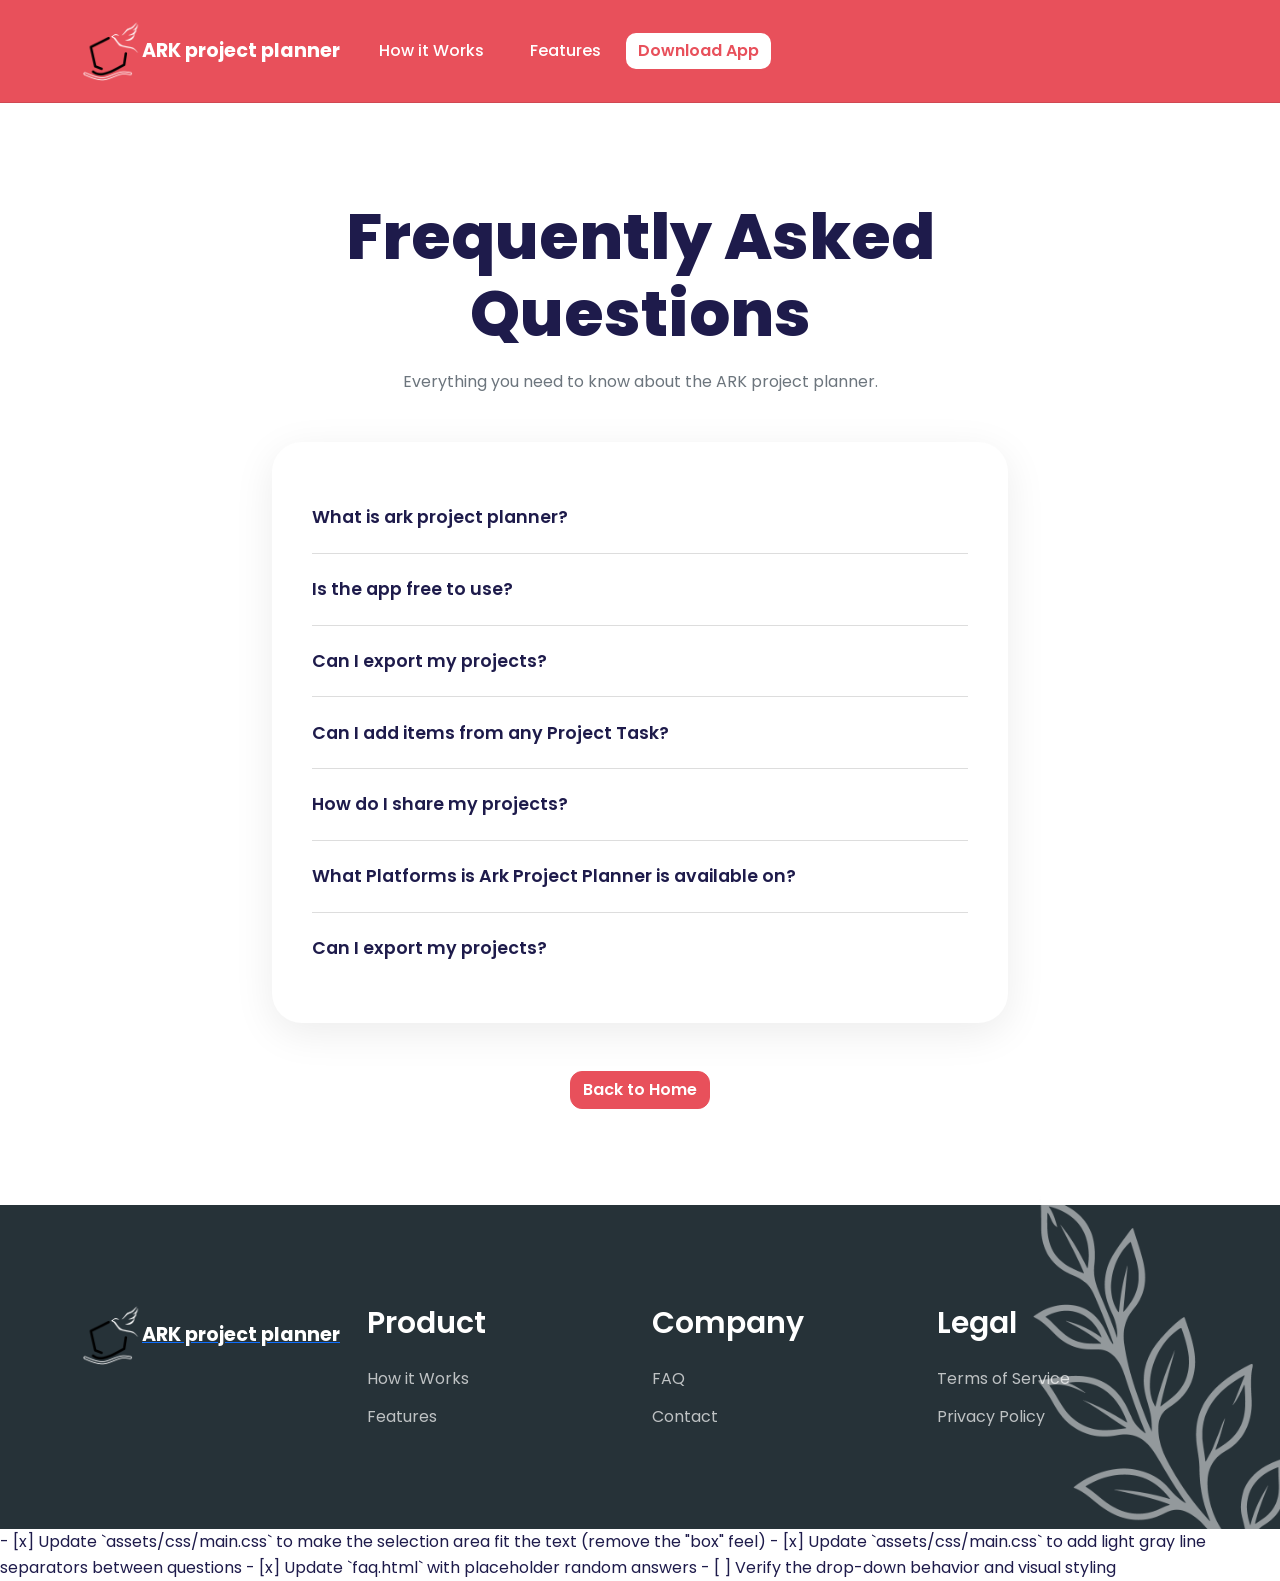
==== faq.html @ e311e7f7 "update_8192026_257" ====
<!DOCTYPE html>
<html lang="en">
<head>
    <meta charset="UTF-8">
    <meta name="viewport" content="width=device-width, initial-scale=1.0">
    <title>FAQ - ARKprojectplanner</title>
    <meta name="description" content="Frequently Asked Questions about the Ark project planner Android app.">
    
    <!-- Google Fonts -->
    <link href="https://fonts.googleapis.com/css2?family=Poppins:wght@300;400;600;700&display=swap" rel="stylesheet">
    
    <!-- Bootstrap 5 CSS -->
    <link rel="stylesheet" href="assets/css/bootstrap-5.0.0-alpha-2.min.css">
    <!-- LineIcons -->
    <link rel="stylesheet" href="assets/css/LineIcons.2.0.css">
    <!-- Custom CSS -->
    <link rel="stylesheet" href="assets/css/main.css">
</head>
<body>

    <!-- Navigation -->
    <nav class="navbar navbar-expand-lg navbar-light sticky-top">
        <div class="container">
            <a class="navbar-brand d-flex align-items-center" href="index.html">
                <img src="assets/img/logo/arklogo.png" alt="ARK Logo" width="60" class="me-2">
                <span class="brand-name">ARK project planner</span>
            </a>
            <button class="navbar-toggler" type="button" data-bs-toggle="collapse" data-bs-target="#navbarNav">
                <span class="toggler-icon"></span>
                <span class="toggler-icon"></span>
                <span class="toggler-icon"></span>
            </button>
            <div class="collapse navbar-collapse" id="navbarNav">
                <ul class="navbar-nav ms-auto align-items-center">
                    <li class="nav-item"><a class="nav-link" href="index.html#how-it-works">How it Works</a></li>
                    <li class="nav-item"><a class="nav-link" href="index.html#features">Features</a></li>
                    <li class="nav-item">
                        <a class="btn btn-primary nav-download-btn ms-lg-3" href="index.html#download">Download App</a>
                    </li>
                </ul>
            </div>
        </div>
    </nav>

    <!-- FAQ Content -->
    <section class="py-5">
        <div class="container py-5">
            <div class="row justify-content-center">
                <div class="col-lg-8">
                    <div class="text-center mb-5">
                        <h1 class="display-3 fw-extra-bold mb-3">Frequently Asked Questions</h1>
                        <p class="text-muted">Everything you need to know about the ARK project planner.</p>
                    </div>

                    <div class="faq-card">
                        <div class="custom-faq-accordion">
                            <details class="faq-item">
                                <summary>What is ark project planner?</summary>
                                <div class="faq-answer">
                                    Ark Project Planner is a project manager app to plan, create and manage project tasks and to provide a visual overview of your progress
                                </div>
                            </details>
                            <details class="faq-item">
                                <summary>Is the app free to use?</summary>
                                <div class="faq-answer">
                                    Yes. The app is free to use with a limit of 3 projects. Optional premium upgrades are available for unlimited projects and additional features.
                                </div>
                            </details>
                            <details class="faq-item">
                                <summary>Can I export my projects?</summary>
                                <div class="faq-answer">
                                    Yes! Select your project, select the Mindmap and then select the Export option
                                </div>
                            </details>
                            <details class="faq-item">
                                <summary>Can I add items from any Project Task?</summary>
                                <div class="faq-answer">
                                    Yes! Ark Project Planner works with any online retailer. You can add items from Amazon, Etsy, local boutiques, or any website.
                                </div>
                            </details>
                            <details class="faq-item">
                                <summary>How do I share my projects?</summary>
                                <div class="faq-answer">
                                    You can share your projects via a direct link, email, text message, or social media. Just tap the share button on your app.
                                </div>
                            </details>
                            <details class="faq-item">
                                <summary>What Platforms is Ark Project Planner is available on?</summary>
                                <div class="faq-answer">
                                    Ark Project Planner is available on Android devices
                                </div>
                            </details>
                            <details class="faq-item">
                                <summary>Can I export my projects?</summary>
                                <div class="faq-answer">
                                    Yes! Select your project, select Mindmap and then select the Export option
                                </div>
                            </details>
                        </div>
                    </div>
                    </div>

                    <div class="mt-5 text-center">
                        <a href="index.html" class="btn btn-primary">Back to Home</a>
                    </div>
                </div>
            </div>
        </div>
    </section>

    <!-- Footer start -->
    <footer id="footer" class="footer pt-100 pb-70">
        <div class="footer-shape">
            <img src="assets/img/footer/arkplanner_footer-right.png" alt="" class="shape shape-2">
        </div>
        <div class="container">
            <div class="row">
                <div class="col-lg-3 col-md-6">
                    <div class="footer-widget">
                        <div class="logo">
                            <a class="d-flex align-items-center" href="index.html">
                                <img src="assets/img/logo/arklogo.png" alt="ARK Logo" width="60" class="me-2">
                                <span class="brand-name" style="color: #fff; font-weight: 700; font-size: 1.2rem;">ARK project planner</span>
                            </a>
                        </div>
                    </div>
                </div>

                <div class="col-lg-3 col-md-6">
                    <div class="footer-widget">
                        <h3>Product</h3>
                        <ul class="links">
                            <li><a href="index.html#how-it-works">How it Works</a></li>
                            <li><a href="index.html#features">Features</a></li>
                        </ul>
                    </div>
                </div>
                <div class="col-lg-3 col-md-6">
                    <div class="footer-widget">
                        <h3>Company</h3>
                        <ul class="links">
                            <li><a href="faq.html">FAQ</a></li>
                                <li><a href="mailto:support@arkprojectplanner.com?subject=ARK%20Project%20Planner%20Inquiry">Contact</a></li>
                        </ul>
                    </div>
                </div>
                <div class="col-lg-3 col-md-6">
                    <div class="footer-widget">
                        <h3>Legal</h3>
                        <ul class="links">
                            <li><a href="terms.html">Terms of Service</a></li>
                            <li><a href="privacy.html">Privacy Policy</a></li>
                        </ul>
                    </div>
                </div>
            </div>
        </div>
    </footer>
    <!-- Footer end -->

    <!-- Scripts -->
    <script src="assets/js/bootstrap.5.0.0.alpha-2-min.js"></script>
    <script src="assets/js/main.js"></script>
</body>
</html>
</write_to_file>
<task_progress>
- [x] Update `assets/css/main.css` to make the selection area fit the text (remove the "box" feel)
- [x] Update `assets/css/main.css` to add light gray line separators between questions
- [x] Update `faq.html` with placeholder random answers
- [ ] Verify the drop-down behavior and visual styling
</task_progress>
---- assets/css/main.css ----
/* ==========================================================================
   SwiftDrop Modern Minimalist Styles
   ========================================================================== */

html {
    scroll-behavior: smooth;
    scroll-padding-top: 80px;
}

:root {
    --primary-color: #E8505B;
    --primary-hover: #D44853;
    --text-dark: #1E1B4B;
    --text-muted: #64748B;
    --bg-light: #F8FAFC;
    --white: #FFFFFF;
    --transition: all 0.3s ease;
    --radius-lg: 24px;
    --radius-md: 12px;
}

body {
    font-family: 'Poppins', sans-serif;
    color: var(--text-dark);
    background-color: var(--white);
    line-height: 1.6;
}

/* --- Navigation --- */
.navbar {
    background-color: #E8505B !important;
    padding: 1rem 0;
    transition: var(--transition);
    border-bottom: 1px solid rgba(0,0,0,0.1);
}

@media (max-width: 991px) {
    .navbar-collapse.show {
        display: block !important;
        visibility: visible !important;
        opacity: 1 !important;
    }
}

.navbar-toggler {
    border: none !important;
    outline: none !important;
    box-shadow: none !important;
    position: relative;
    width: 44px;
    height: 44px;
    display: flex;
    flex-direction: column;
    justify-content: center;
    align-items: center;
    background: transparent !important;
    z-index: 1050;
    cursor: pointer;
}

.toggler-icon {
    width: 24px;
    height: 2px;
    background-color: #FFFFFF;
    display: block;
    position: absolute;
    transition: all 0.3s ease-in-out;
    border-radius: 2px;
}

.toggler-icon:nth-child(1) {
    top: 10px;
}

.toggler-icon:nth-child(2) {
    top: 15px;
}

.toggler-icon:nth-child(3) {
    top: 20px;
}

.navbar-toggler.active .toggler-icon:nth-child(1) {
    top: 15px;
    transform: rotate(45deg);
}

.navbar-toggler.active .toggler-icon:nth-child(2) {
    opacity: 0;
}

.navbar-toggler.active .toggler-icon:nth-child(3) {
    top: 15px;
    transform: rotate(-45deg);
}

.nav-link {
    font-weight: 500;
    color: #FFFFFF !important;
    margin: 0 15px;
    transition: var(--transition);
}

.brand-name {
    font-weight: 700;
    font-size: 1.2rem;
    color: #FFFFFF;
}

.nav-link:hover {
    color: #FFFFFF !important;
}

/* --- Primary Button --- */
.btn-primary {
    background-color: var(--primary-color) !important;
    border-color: var(--primary-color) !important;
    border-radius: var(--radius-md);
    font-weight: 600;
    transition: var(--transition);
}

.navbar .nav-download-btn {
    background-color: #FFFFFF !important;
    color: var(--primary-color) !important;
    border: 2px solid var(--primary-color) !important;
    transition: var(--transition);
}

.navbar .nav-download-btn:hover {
    background-color: var(--primary-color) !important;
    color: #FFFFFF !important;
    border-color: #FFFFFF !important;
}

.btn-primary:hover {
    background-color: var(--white) !important;
    color: var(--primary-color) !important;
    border: 2px solid var(--primary-color) !important;
    transform: translateY(-2px);
    box-shadow: 0 10px 20px rgba(232, 80, 91, 0.2);
}

.btn-outline-secondary {
    border-radius: var(--radius-md);
    border-color: #CBD5E1;
    color: var(--text-dark);
    font-weight: 600;
}

/* --- Hero Section --- */
.hero-section {
    padding: 0;
    background: radial-gradient(circle at top right, rgba(232, 80, 91, 0.05), transparent),
                radial-gradient(circle at bottom left, rgba(232, 80, 91, 0.05), transparent);
}

.hero-section h1 {
    color: var(--text-dark);
    line-height: 1.2;
}

.fw-extra-bold {
    font-weight: 800 !important;
}

.section-overline {
    display: block;
    color: #E8505B; /* Accent color from image */
    font-weight: 600;
    font-size: 1.2rem;
    margin-bottom: 10px;
    text-transform: none;
}

.text-primary {
    color: var(--primary-color) !important;
}

.hero-img {
    position: relative;
    margin: 0 -20px; /* Negative margin to expand beyond column boundaries */
}

.hero-img img {
    border: none;
    border-radius: 0 !important;
    max-width: 110%; /* Slightly larger than the original container */
    width: 110%;
    height: auto;
    object-fit: contain;
    transition: var(--transition);
    margin-left: -5%; /* Center the oversized image */
}

.hero-img img:hover {
    transform: scale(1.05) rotate(1deg);
}

.features-hero-img {
    position: relative;
    margin: 0 -20px;
}

.features-hero-img img {
    border: none;
    border-radius: 0 !important;
    max-width: 110%;
    width: 110%;
    height: auto;
    object-fit: contain;
    transition: var(--transition);
    margin-left: -5%;
}

.features-hero-img img:hover {
    transform: scale(1.05) rotate(1deg);
}

/* --- Features Section --- */
.bg-soft-primary {
    background-color: rgba(232, 80, 91, 0.1);
}

.feature-phone-img {
    max-width: 85%;
    height: auto;
    transform: rotate(-10deg) rotateY(15deg);
    transition: var(--transition);
    filter: drop-shadow(20px 20px 50px rgba(0,0,0,0.15));
}

.features-phone-wrapper:hover .feature-phone-img {
    transform: rotate(-5deg) rotateY(10deg) scale(1.05);
}

.feature-list-icon {
    width: 70px;
    height: 70px;
    background-color: var(--primary-color);
    color: #fff;
    border-radius: 50%;
    display: flex;
    align-items: center;
    justify-content: center;
    font-size: 1.8rem;
    flex-shrink: 0;
    transition: var(--transition);
    margin-right: 30px;
}

.feature-list-item:hover .feature-list-icon {
    transform: scale(1.1);
    background-color: var(--primary-hover);
}

.feature-list-item h4 {
    margin-bottom: 5px;
    font-weight: 600;
}

.feature-list-item p {
    margin-bottom: 0;
    color: var(--text-muted);
}

/* --- How It Works --- */
.step-number {
    width: 50px;
    height: 50px;
    background: var(--primary-color);
    color: white;
    border-radius: 50%;
    display: flex;
    align-items: center;
    justify-content: center;
    margin: 0 auto 20px;
    font-weight: 700;
    font-size: 1.2rem;
    box-shadow: 0 5px 15px rgba(232, 80, 91, 0.4);
}

/* --- Download Section --- */
#download {
    background: linear-gradient(135deg, var(--primary-color), var(--primary-hover)) !important;
    border-radius: 0;
}

#download .btn-light:hover {
    background-color: var(--primary-color) !important;
    color: var(--white) !important;
    border: 2px solid var(--white) !important;
}

#download .btn-light:hover i {
    color: var(--white) !important;
}

/* --- Footer Recreation from Template --- */
.footer {
    background: #263238;
    color: #fff;
    position: relative;
    z-index: 1;
}

.footer-shape {
    position: absolute;
    z-index: -1;
    bottom: 0;
    left: 0;
    width: 100%;
    height: 100%;
}

.footer-shape img.shape {
    position: absolute;
    bottom: 0;
    right: 0;
    opacity: 0.5;
    pointer-events: none;
}

.footer .footer-widget {
    margin-bottom: 30px;
    color: rgba(255, 255, 255, 0.7);
}

.footer .footer-widget h3 {
    color: #fff;
    font-size: 30px;
    font-weight: 600;
    margin-bottom: 25px;
}

.footer .footer-widget ul.links {
    list-style: none;
    padding: 0;
}

.footer .footer-widget ul.links li {
    margin-bottom: 12px;
}

.footer .footer-widget ul.links li a {
    color: rgba(255, 255, 255, 0.7);
    text-decoration: none;
    transition: all 0.3s ease;
    font-size: 16px;
}

.footer .footer-widget ul.links li a:hover {
    color: var(--primary-color);
    padding-left: 5px;
}

.app-btn {
    display: inline-flex;
    align-items: center;
    padding: 12px 25px;
    border-radius: 8px;
    background: rgba(255, 255, 255, 0.1) !important;
    border: 1px solid #fff !important;
    color: #fff !important;
    text-decoration: none !important;
    transition: all 0.3s ease;
}

.app-btn:hover {
    background: rgba(255, 255, 255, 0.2) !important;
    color: #fff !important;
}

.app-btn .icon {
    font-size: 20px;
    margin-right: 10px;
    color: #fff;
}

.app-btn .text {
    font-size: 12px;
    color: rgba(255, 255, 255, 0.9);
}

.app-btn .text b {
    display: block;
    font-size: 14px;
    font-weight: 600;
    color: #fff;
}

.footer .footer-widget .download-btns a:hover {
    background: var(--primary-color);
    border-color: var(--primary-color);
}

.footer .footer-widget .download-btns a .icon {
    font-size: 20px;
    margin-right: 10px;
}

.footer .footer-widget .download-btns a .text {
    font-size: 12px;
    color: rgba(255, 255, 255, 0.7);
}

.footer .footer-widget .download-btns a .text b {
    display: block;
    font-size: 14px;
    font-weight: 600;
    color: #fff;
}

/* --- Floating Scroll Top Button --- */
.scroll-top {
    position: fixed;
    bottom: 30px;
    right: 30px;
    width: 45px;
    height: 45px;
    background: var(--primary-color);
    color: #fff;
    display: flex;
    justify-content: center;
    align-items: center;
    border-radius: 5px;
    z-index: 99;
    cursor: pointer;
    transition: all 0.3s ease-out 0s;
    text-decoration: none;
}

.scroll-top:hover {
    background: var(--primary-hover);
    box-shadow: 0px 10px 20px rgba(232, 80, 91, 0.4);
}

.scroll-top i {
    font-size: 18px;
}

/* Responsive Adjustments */
@media (max-width: 991px) {
    .hero-section {
        padding: 60px 0;
        text-align: center;
    }
}

/* App Screenshots Section */
.screenshot-carousel-container {
    position: relative;
    width: 100%;
    padding: 60px 0;
    overflow: hidden;
}

.screenshot-track {
    display: flex;
    gap: 30px;
    overflow-x: auto;
    scroll-snap-type: x mandatory;
    padding: 40px calc(50% - 150px); /* Center items exactly relative to their 300px width */
    scrollbar-width: none; /* Firefox */
    -ms-overflow-style: none; /* IE/Edge */
    align-items: center;
    transition: all 0.5s ease;
    cursor: grab;
    user-select: none;
}

.screenshot-track:active {
    cursor: grabbing;
}

.screenshot-track::-webkit-scrollbar {
    display: none; /* Chrome/Safari */
}

.screenshot-window {
    flex: 0 0 300px;
    scroll-snap-align: center;
    transition: all 0.5s cubic-bezier(0.4, 0, 0.2, 1);
    transform: scale(0.85);
    opacity: 0.6;
    filter: blur(1px);
    display: flex;
    justify-content: center;
}

.screenshot-window img {
    width: 100%;
    border-radius: 35px;
    box-shadow: 0 20px 50px rgba(0,0,0,0.15);
    border: 10px solid #fff;
    height: auto;
    transition: all 0.5s ease;
}

.screenshot-window.active {
    transform: scale(1.1) translateY(-20px);
    opacity: 1;
    filter: blur(0);
    z-index: 10;
}

.screenshot-window.active img {
    box-shadow: 0 30px 60px rgba(0,0,0,0.25);
}

@media (max-width: 768px) {
    .screenshot-track {
        padding: 20px 20%;
    }
    .screenshot-window {
        flex: 0 0 240px;
    }
}

.screenshot-pagination {
    display: flex;
    justify-content: center;
    gap: 12px;
    margin-top: 30px;
}

.pagination-dot {
    width: 10px;
    height: 10px;
    border-radius: 50%;
    background-color: #CBD5E1;
    cursor: pointer;
    transition: all 0.3s ease;
}

.pagination-dot.active {
    background-color: var(--primary-color);
    transform: scale(1.3);
    width: 25px;
    border-radius: 5px;
}

/* Utility Classes for Footer Padding */
.pt-100 {
    padding-top: 100px !important;
}

.pb-70 {
    padding-bottom: 70px !important;
}

/* --- FAQ Custom Layout --- */
.faq-card {
    background: var(--white);
    border-radius: 30px;
    box-shadow: 0 10px 40px rgba(0,0,0,0.08);
    padding: 40px;
    border: none;
}

.custom-faq-accordion {
    display: flex;
    flex-direction: column;
    gap: 0;
}

.faq-item {
    border-bottom: 1px solid #ddd;
}

.faq-item:last-child {
    border-bottom: none;
}

.faq-item summary {
    padding: 20px 0;
    font-size: 1.1rem;
    font-weight: 600;
    color: var(--text-dark);
    cursor: pointer;
    list-style: none;
    display: flex;
    justify-content: space-between;
    align-items: center;
    outline: none;
    transition: var(--transition);
}

/* Hide default arrow in all browsers */
.faq-item summary::-webkit-details-marker {
    display: none;
}

.faq-item summary::after {
    content: '\f107'; /* LineIcons arrow down */
    font-family: 'LineIcons';
    font-size: 1.2rem;
    transition: transform 0.3s ease;
    color: var(--text-muted);
}

.faq-item[open] summary {
    color: var(--primary-color);
}

.faq-item[open] summary::after {
    transform: rotate(180deg);
}

.faq-answer {
    padding: 0 0 25px 0;
    font-size: 1rem;
    color: var(--text-muted);
    line-height: 1.6;
}
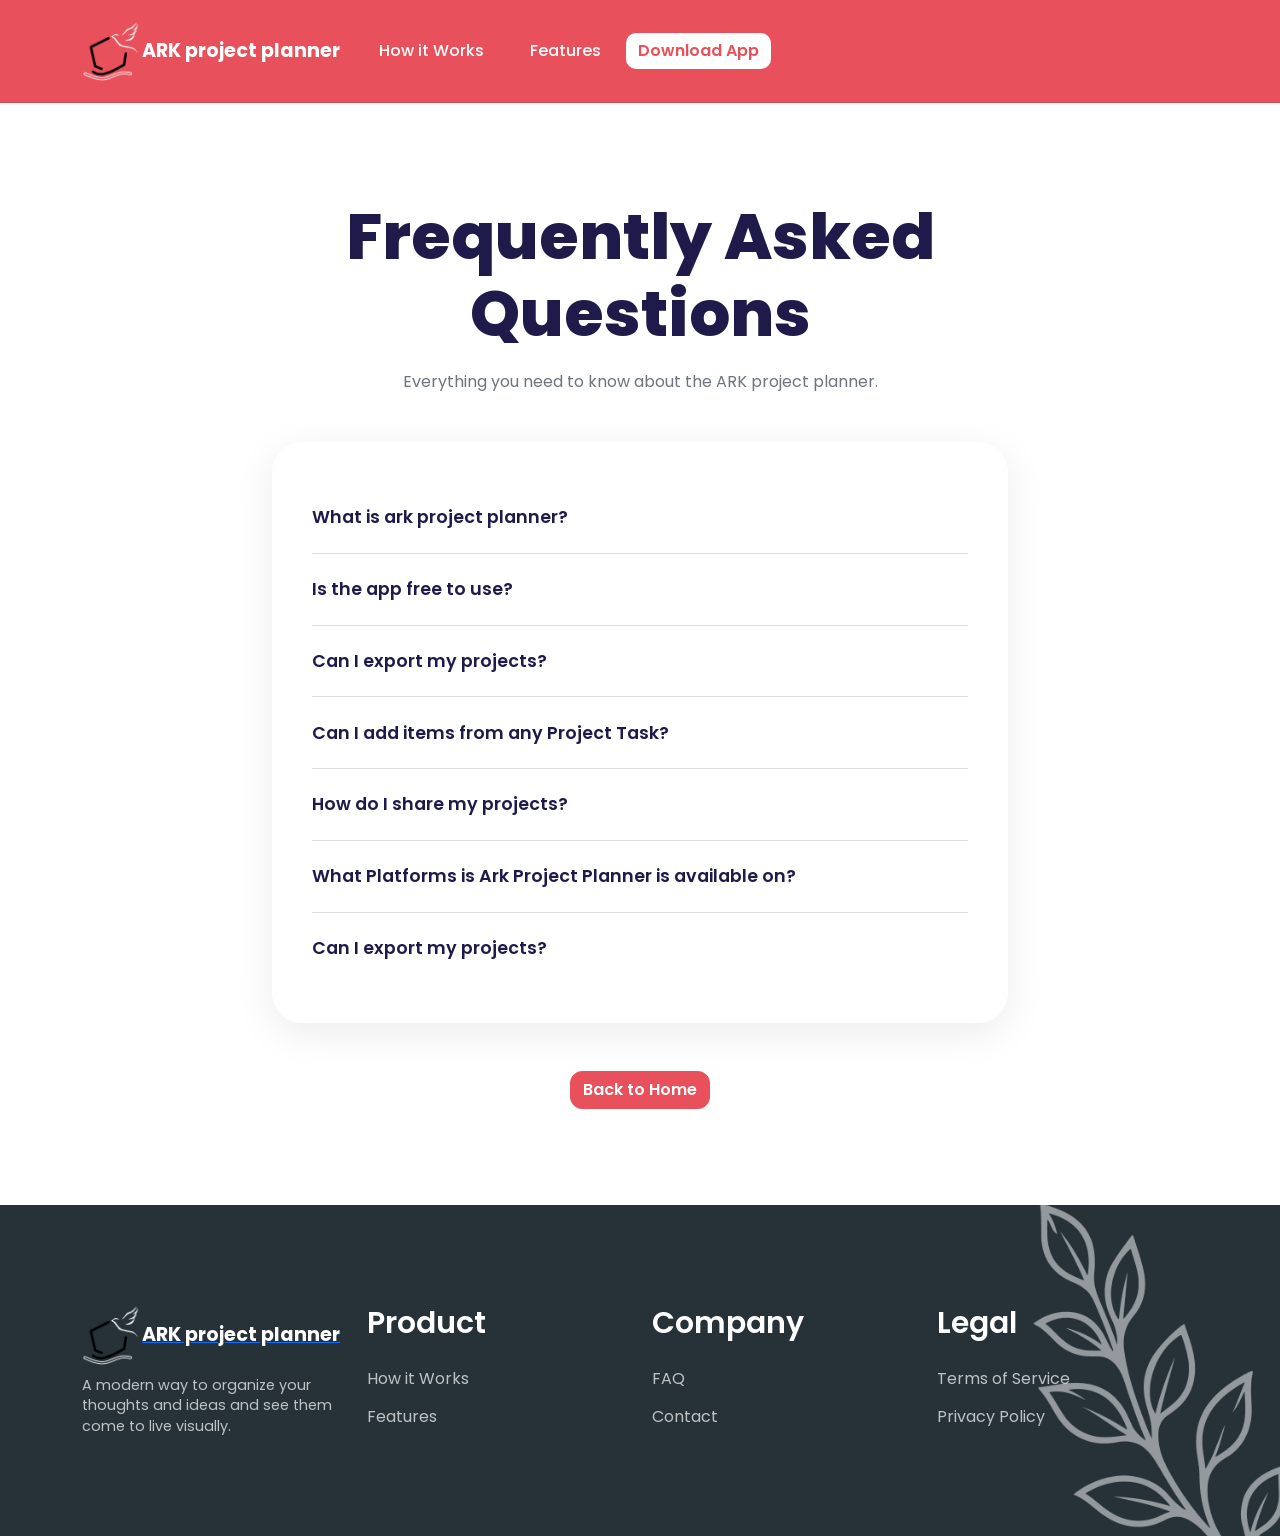
==== commit 039bcc20: "update_8192026_318" ====
--- a/faq.html
+++ b/faq.html
@@ -122,6 +122,7 @@
                                 <img src="assets/img/logo/arklogo.png" alt="ARK Logo" width="60" class="me-2">
                                 <span class="brand-name" style="color: #fff; font-weight: 700; font-size: 1.2rem;">ARK project planner</span>
                             </a>
+                            <p style="color: rgba(255, 255, 255, 0.7); font-size: 0.9rem; margin-top: 10px; line-height: 1.4;">A modern way to organize your thoughts and ideas and see them come to live visually.</p>
                         </div>
                     </div>
                 </div>
@@ -163,10 +164,3 @@
     <script src="assets/js/main.js"></script>
 </body>
 </html>
-</write_to_file>
-<task_progress>
-- [x] Update `assets/css/main.css` to make the selection area fit the text (remove the "box" feel)
-- [x] Update `assets/css/main.css` to add light gray line separators between questions
-- [x] Update `faq.html` with placeholder random answers
-- [ ] Verify the drop-down behavior and visual styling
-</task_progress>
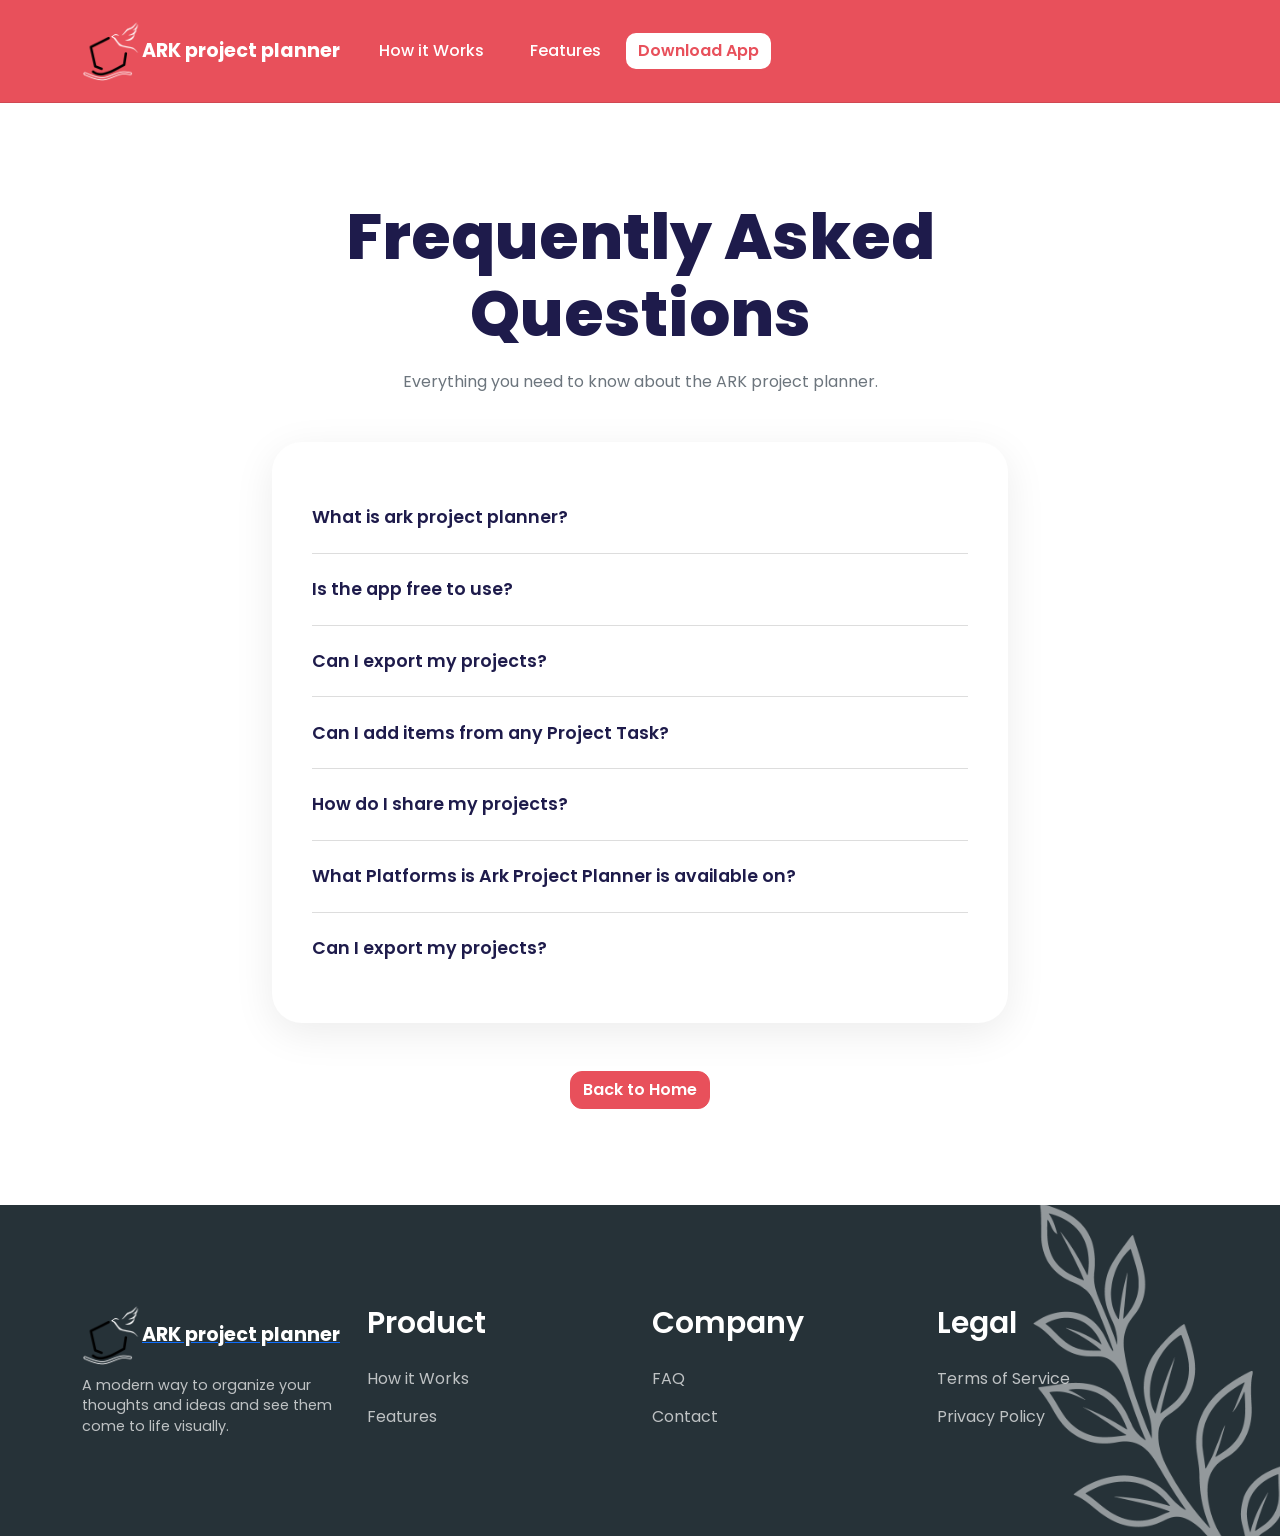
==== commit 1126d5f8: "update_8192026_342" ====
--- a/faq.html
+++ b/faq.html
@@ -122,7 +122,7 @@
                                 <img src="assets/img/logo/arklogo.png" alt="ARK Logo" width="60" class="me-2">
                                 <span class="brand-name" style="color: #fff; font-weight: 700; font-size: 1.2rem;">ARK project planner</span>
                             </a>
-                            <p style="color: rgba(255, 255, 255, 0.7); font-size: 0.9rem; margin-top: 10px; line-height: 1.4;">A modern way to organize your thoughts and ideas and see them come to live visually.</p>
+                            <p style="color: rgba(255, 255, 255, 0.7); font-size: 0.9rem; margin-top: 10px; line-height: 1.4;">A modern way to organize your thoughts and ideas and see them come to life visually.</p>
                         </div>
                     </div>
                 </div>
